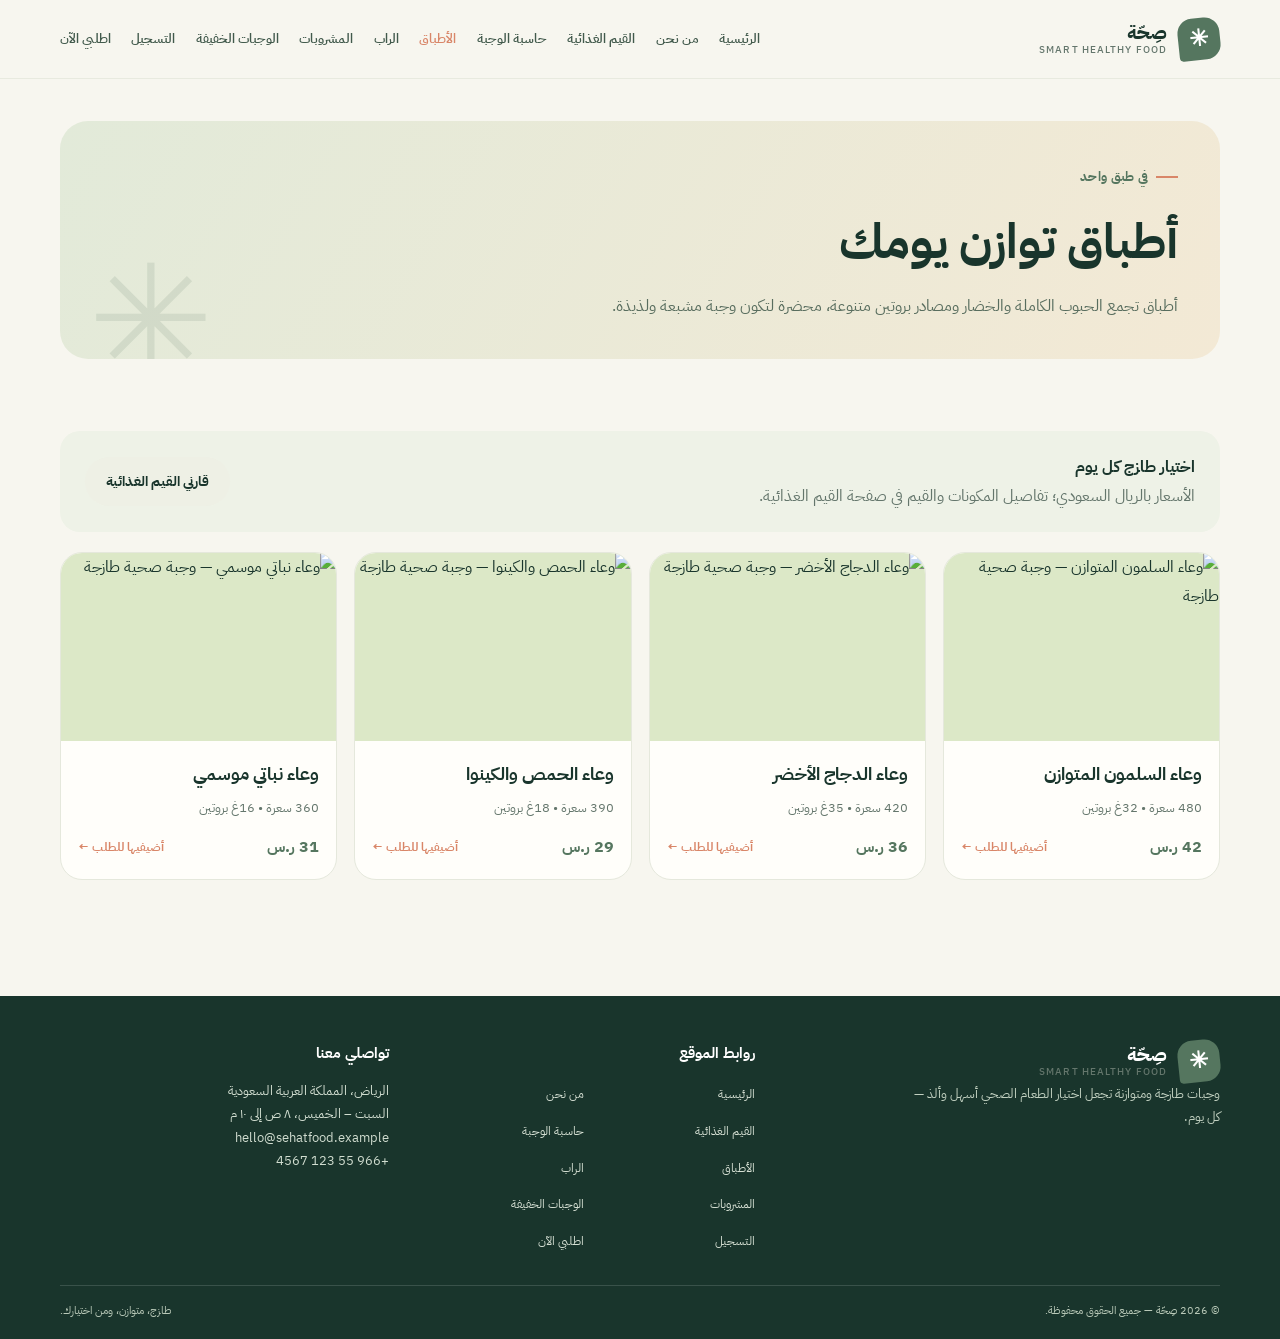
==== bowls.html @ 43fdfbb1 "Add Smart Healthy Food website and project report" ====
<!doctype html><html lang="ar" dir="rtl"><head><meta charset="utf-8"><meta name="viewport" content="width=device-width, initial-scale=1"><meta name="theme-color" content="#f7f6ef"><meta name="description" content="صِحّة — وجبات صحية طازجة ومتوازنة في الرياض. تصفحي قائمتنا واطلبي وجبتك المفضلة."><title>أطباق توازن يومك | صِحّة</title><link rel="stylesheet" href="styles.css"></head><body><a class="skip-link" href="#main">انتقلي إلى المحتوى</a><header class="site-header"><div class="container header-inner"><a class="brand" href="index.html" aria-label="صحة — الصفحة الرئيسية"><span class="brand-mark" aria-hidden="true">✳</span><span class="brand-name">صِحّة<small>SMART HEALTHY FOOD</small></span></a><button class="menu-toggle" type="button" aria-label="فتح قائمة التنقل" aria-expanded="false">☰</button><nav class="main-nav" aria-label="التنقل الرئيسي"><a href="index.html">الرئيسية</a><a href="about.html">من نحن</a><a href="nutrition.html">القيم الغذائية</a><a href="calculator.html">حاسبة الوجبة</a><a href="bowls.html" aria-current="page">الأطباق</a><a href="wraps.html">الراب</a><a href="smoothies.html">المشروبات</a><a href="snacks.html">الوجبات الخفيفة</a><a href="register.html">التسجيل</a><a href="order.html">اطلبي الآن</a></nav></div></header><main id="main"><section class="page-hero"><div class="container"><div class="page-banner"><span class="eyebrow">في طبق واحد</span><h1>أطباق توازن يومك</h1><p>أطباق تجمع الحبوب الكاملة والخضار ومصادر بروتين متنوعة، محضرة لتكون وجبة مشبعة ولذيذة.</p></div></div></section><section class="section"><div class="container"><div class="category-banner"><div><strong>اختيار طازج كل يوم</strong><p>الأسعار بالريال السعودي؛ تفاصيل المكونات والقيم في صفحة القيم الغذائية.</p></div><a class="button secondary" href="nutrition.html">قارني القيم الغذائية</a></div><div class="cards"><article class="meal-card"><img src="/manus-storage/async-images/RWfUAtYBsgR4RNNU3jD3EB/image-2.webp" alt="وعاء السلمون المتوازن — وجبة صحية طازجة" loading="lazy"><div class="meal-card-body"><h3>وعاء السلمون المتوازن</h3><p>480 سعرة • 32غ بروتين</p><div class="card-bottom"><span class="price">42 ر.س</span><a class="small-link" href="order.html">أضيفيها للطلب ←</a></div></div></article><article class="meal-card"><img src="/manus-storage/async-images/RWfUAtYBsgR4RNNU3jD3EB/image-2.webp" alt="وعاء الدجاج الأخضر — وجبة صحية طازجة" loading="lazy"><div class="meal-card-body"><h3>وعاء الدجاج الأخضر</h3><p>420 سعرة • 35غ بروتين</p><div class="card-bottom"><span class="price">36 ر.س</span><a class="small-link" href="order.html">أضيفيها للطلب ←</a></div></div></article><article class="meal-card"><img src="/manus-storage/async-images/RWfUAtYBsgR4RNNU3jD3EB/image-2.webp" alt="وعاء الحمص والكينوا — وجبة صحية طازجة" loading="lazy"><div class="meal-card-body"><h3>وعاء الحمص والكينوا</h3><p>390 سعرة • 18غ بروتين</p><div class="card-bottom"><span class="price">29 ر.س</span><a class="small-link" href="order.html">أضيفيها للطلب ←</a></div></div></article><article class="meal-card"><img src="/manus-storage/async-images/RWfUAtYBsgR4RNNU3jD3EB/image-2.webp" alt="وعاء نباتي موسمي — وجبة صحية طازجة" loading="lazy"><div class="meal-card-body"><h3>وعاء نباتي موسمي</h3><p>360 سعرة • 16غ بروتين</p><div class="card-bottom"><span class="price">31 ر.س</span><a class="small-link" href="order.html">أضيفيها للطلب ←</a></div></div></article></div></div></section></main><footer class="site-footer"><div class="container"><div class="footer-grid"><div class="footer-brand"><a class="brand" href="index.html"><span class="brand-mark">✳</span><span class="brand-name">صِحّة<small>SMART HEALTHY FOOD</small></span></a><p>وجبات طازجة ومتوازنة تجعل اختيار الطعام الصحي أسهل وألذ — كل يوم.</p></div><div><h3>روابط الموقع</h3><ul class="footer-links"><li><a href="index.html">الرئيسية</a></li><li><a href="about.html">من نحن</a></li><li><a href="nutrition.html">القيم الغذائية</a></li><li><a href="calculator.html">حاسبة الوجبة</a></li><li><a href="bowls.html">الأطباق</a></li><li><a href="wraps.html">الراب</a></li><li><a href="smoothies.html">المشروبات</a></li><li><a href="snacks.html">الوجبات الخفيفة</a></li><li><a href="register.html">التسجيل</a></li><li><a href="order.html">اطلبي الآن</a></li></ul></div><div><h3>تواصلي معنا</h3><p class="footer-contact">الرياض، المملكة العربية السعودية<br>السبت – الخميس، ٨ ص إلى ١٠ م<br>hello@sehatfood.example<br>+966 55 123 4567</p></div></div><div class="footer-bottom"><span>© <span id="current-year">2026</span> صِحّة — جميع الحقوق محفوظة.</span><span>طازج، متوازن، ومن اختيارك.</span></div></div></footer><div class="toast" id="toast" role="status" aria-live="polite"></div><script src="app.js" defer></script></body></html>
---- styles.css ----
@import url('https://fonts.googleapis.com/css2?family=DM+Sans:wght@400;500;600;700&family=IBM+Plex+Sans+Arabic:wght@400;500;600;700&display=swap');

:root{--ink:#19352c;--muted:#64766c;--olive:#55765f;--leaf:#7e9c79;--lime:#dce8c7;--cream:#f7f6ef;--paper:#fffefa;--coral:#d98668;--line:#e5e8dc;--shadow:0 20px 55px rgba(29,55,43,.09);--radius:26px;--font:'IBM Plex Sans Arabic','DM Sans',sans-serif}
*{box-sizing:border-box}html{scroll-behavior:smooth}body{margin:0;background:var(--cream);color:var(--ink);font-family:var(--font);font-size:16px;line-height:1.8;direction:rtl}img{max-width:100%;display:block}a{color:inherit;text-decoration:none}button,input,select,textarea{font:inherit}button,a,.button{ -webkit-tap-highlight-color:transparent}.container{width:min(1160px,calc(100% - 40px));margin-inline:auto}.site-header{position:sticky;top:0;z-index:20;background:rgba(247,246,239,.93);backdrop-filter:blur(14px);border-bottom:1px solid rgba(229,232,220,.85)}.header-inner{min-height:78px;display:flex;align-items:center;justify-content:space-between;gap:24px}.brand{display:flex;align-items:center;gap:11px;font-weight:700;white-space:nowrap}.brand-mark{width:42px;height:42px;border-radius:15px 15px 15px 4px;background:var(--olive);color:white;display:grid;place-items:center;font-size:23px;transform:rotate(-6deg)}.brand-name{font-size:19px;line-height:1.2}.brand-name small{display:block;font-size:10px;color:var(--muted);font-weight:500;letter-spacing:1.1px;direction:ltr;text-align:right}.main-nav{display:flex;align-items:center;gap:clamp(9px,1.6vw,24px);font-size:13px;font-weight:600;color:#425a4c}.main-nav a{transition:color .2s}.main-nav a:hover,.main-nav a[aria-current=page]{color:var(--coral)}.nav-cta,.button{display:inline-flex;align-items:center;justify-content:center;gap:8px;padding:12px 21px;border:0;border-radius:999px;background:var(--olive);color:white;font-weight:700;font-size:14px;cursor:pointer;transition:transform .2s,background .2s}.nav-cta:hover,.button:hover{background:#3d604a;transform:translateY(-2px)}.button.secondary{background:#eef0e5;color:var(--ink)}.button.coral{background:var(--coral)}.menu-toggle{display:none;background:transparent;border:0;color:var(--ink);font-size:25px;cursor:pointer}.hero{padding:54px 0 68px}.hero-panel{position:relative;overflow:hidden;min-height:480px;border-radius:34px;background:#dce5d5;display:grid;grid-template-columns:1.04fr .96fr;align-items:center}.hero-copy{padding:60px 60px 58px 18px;position:relative;z-index:2}.eyebrow{display:inline-flex;align-items:center;gap:8px;color:var(--olive);font-size:13px;font-weight:700;letter-spacing:.3px}.eyebrow:before{content:"";width:22px;height:2px;background:var(--coral)}h1,h2,h3,p{margin-top:0}.hero h1{max-width:570px;margin:16px 0;font-size:clamp(37px,5vw,66px);line-height:1.23;letter-spacing:-1.7px}.hero h1 em{font-style:normal;color:var(--olive)}.hero-copy p{max-width:470px;color:#536a5c;font-size:17px}.hero-actions{display:flex;gap:12px;align-items:center;margin-top:26px;flex-wrap:wrap}.hero-image{height:100%;min-height:480px;position:relative;float:left}.hero-image img{height:100%;width:100%;object-fit:cover;object-position:center}.hero-image:after{content:"";position:absolute;inset:0;background:linear-gradient(270deg,#dce5d5 0%,rgba(220,229,213,0) 34%)}.leaf-stamp{position:absolute;z-index:3;bottom:25px;right:30px;background:var(--paper);padding:15px 19px;border-radius:18px;box-shadow:var(--shadow);font-size:12px;font-weight:700}.leaf-stamp b{display:block;color:var(--olive);font-size:18px}.trust-row{display:flex;gap:28px;margin-top:27px;color:#4f6558;font-size:12px;font-weight:600;flex-wrap:wrap}.section{padding:46px 0 66px}.section-heading{display:flex;align-items:end;justify-content:space-between;gap:20px;margin-bottom:24px}.section-heading h2{font-size:clamp(26px,3vw,38px);line-height:1.3;margin:8px 0 0}.section-heading p{color:var(--muted);margin:0;max-width:470px}.cards{display:grid;grid-template-columns:repeat(4,minmax(0,1fr));gap:17px}.meal-card{overflow:hidden;background:var(--paper);border:1px solid var(--line);border-radius:22px;transition:transform .25s,box-shadow .25s}.meal-card:hover{transform:translateY(-5px);box-shadow:var(--shadow)}.meal-card img{width:100%;height:188px;object-fit:cover;background:var(--lime)}.meal-card-body{padding:17px}.meal-card h3{font-size:18px;margin:0 0 5px}.meal-card p{color:var(--muted);font-size:13px;margin:0 0 14px}.card-bottom{display:flex;justify-content:space-between;align-items:center;gap:6px}.price{font-size:16px;color:var(--olive);font-weight:700}.small-link{font-size:12px;font-weight:700;color:var(--coral)}.promise-band{background:var(--ink);color:#fff;border-radius:28px;padding:34px 40px;display:flex;align-items:center;justify-content:space-between;gap:22px}.promise-band h2{font-size:27px;margin:0}.promise-band p{color:#d1ded0;margin:5px 0 0}.promise-band .button{background:#e5ecd9;color:var(--ink);white-space:nowrap}.feature-list{display:grid;grid-template-columns:repeat(3,1fr);gap:14px;margin-top:25px}.feature{padding:20px 22px;background:var(--paper);border:1px solid var(--line);border-radius:18px}.feature-icon{font-size:25px}.feature h3{font-size:16px;margin:8px 0 3px}.feature p{font-size:13px;color:var(--muted);margin:0}.page-hero{padding:42px 0 26px}.page-banner{padding:38px 42px;border-radius:28px;background:linear-gradient(120deg,#e2ead9,#f3e9d5);position:relative;overflow:hidden}.page-banner:after{content:'✳';font-size:150px;line-height:1;position:absolute;left:28px;bottom:-38px;color:rgba(85,118,95,.13)}.page-banner h1{font-size:clamp(31px,4vw,48px);margin:10px 0 7px}.page-banner p{color:#586d5e;max-width:650px;margin:0}.breadcrumb{font-size:12px;color:var(--muted)}.content-layout{display:grid;grid-template-columns:1.35fr .65fr;gap:28px;align-items:start}.content-card,.form-card,.summary-card,.info-card{background:var(--paper);border:1px solid var(--line);border-radius:24px;padding:28px;box-shadow:0 8px 28px rgba(30,55,43,.035)}.content-card h2{font-size:25px}.content-card h3{font-size:20px}.content-card p{color:#596d60}.goal-list{list-style:none;margin:18px 0;padding:0;display:grid;gap:10px}.goal-list li{position:relative;padding:12px 42px 12px 14px;background:#f4f5ec;border-radius:13px}.goal-list li:before{content:'✓';position:absolute;right:14px;color:var(--olive);font-weight:700}.mini-note{padding:18px;border-radius:16px;background:#eef2e8;color:var(--olive);font-size:14px}.stat-strip{display:grid;grid-template-columns:repeat(3,1fr);gap:12px}.stat-box{text-align:center;padding:18px 10px;background:#f3f4eb;border-radius:18px}.stat-box b{display:block;font-size:27px;color:var(--olive)}.stat-box span{font-size:12px;color:var(--muted)}.table-wrap{overflow:auto;border:1px solid var(--line);border-radius:18px;background:white}table{width:100%;border-collapse:collapse;min-width:620px;text-align:right}caption{padding:13px;text-align:right;color:var(--muted);font-size:13px}th,td{padding:14px 16px;border-bottom:1px solid var(--line)}thead th{background:var(--olive);color:#fff;font-size:14px}tbody tr:nth-child(even){background:#f5f6ef}tbody tr:last-child td{border-bottom:0}.nutrition-tag{display:inline-block;padding:3px 9px;border-radius:99px;background:#e6ecd9;color:var(--olive);font-size:11px;font-weight:700}.form-layout{display:grid;grid-template-columns:minmax(0,1.35fr) minmax(230px,.65fr);gap:20px;align-items:start}.form-grid{display:grid;grid-template-columns:repeat(2,1fr);gap:15px}.field{display:flex;flex-direction:column;gap:6px}.field.full{grid-column:1/-1}.field label{font-size:13px;font-weight:700}.field input,.field select,.field textarea{width:100%;padding:12px 14px;border:1px solid #dfe4d8;border-radius:12px;background:#fff;color:var(--ink);outline:0;transition:border .2s,box-shadow .2s}.field input:focus,.field select:focus,.field textarea:focus{border-color:var(--leaf);box-shadow:0 0 0 3px rgba(126,156,121,.14)}.field textarea{min-height:110px;resize:vertical}.hint{font-size:11px;color:var(--muted)}.form-status{min-height:28px;margin:12px 0 0;font-size:13px;font-weight:600}.form-status.error{color:#a94d3d}.form-status.success{color:var(--olive)}.summary-card{position:sticky;top:100px;background:#eef1e7}.summary-card h3{margin:0 0 14px}.summary-row{display:flex;justify-content:space-between;padding:10px 0;border-bottom:1px solid #dce3d6;font-size:14px}.summary-row.total{font-size:18px;font-weight:700;color:var(--olive);border:0}.form-submit{width:100%;margin-top:14px}.calculator{display:grid;grid-template-columns:1fr .8fr;gap:22px;align-items:stretch}.calc-items{display:grid;gap:11px}.calc-row{display:grid;grid-template-columns:1fr 110px 70px;align-items:center;gap:10px;padding:14px;background:#f7f7f0;border-radius:14px}.calc-row span{font-weight:600}.calc-row small{display:block;color:var(--muted);font-size:11px}.calc-row input{width:70px;padding:8px;border:1px solid var(--line);border-radius:10px;text-align:center}.calc-total{background:var(--ink);color:white;display:flex;flex-direction:column;justify-content:center;align-items:flex-start}.calc-total .label{color:#c5d4c5}.calc-total strong{font-size:43px;line-height:1.2;margin:8px 0}.calc-total p{color:#d6e0d2;font-size:13px}.calc-output{font-size:14px;color:#e8efdf;min-height:25px}.product-detail{display:grid;grid-template-columns:1fr 1fr;gap:28px;align-items:center}.product-detail img{width:100%;height:400px;object-fit:cover;border-radius:28px;box-shadow:var(--shadow)}.product-detail h2{font-size:32px;margin:8px 0}.product-detail p{color:var(--muted)}.product-price{font-size:25px;color:var(--olive);font-weight:700}.nutrition-pills{display:flex;gap:8px;flex-wrap:wrap;margin:16px 0 22px}.nutrition-pills span{padding:7px 12px;border-radius:99px;background:#eef1e6;color:var(--olive);font-size:12px;font-weight:600}.category-banner{background:#eef2e7;padding:22px 25px;border-radius:20px;margin-bottom:20px;display:flex;justify-content:space-between;align-items:center;gap:15px}.category-banner p{margin:0;color:var(--muted)}.site-footer{margin-top:50px;background:#19352c;color:#fff;padding:44px 0 18px}.footer-grid{display:grid;grid-template-columns:1.3fr 1fr 1fr;gap:38px}.footer-brand p{max-width:320px;color:#c1d0c0;font-size:13px}.site-footer h3{font-size:15px;margin-bottom:12px}.footer-links{list-style:none;padding:0;margin:0;display:grid;grid-template-columns:repeat(2,minmax(0,1fr));gap:8px 14px}.footer-links a{color:#d5dfd3;font-size:12px}.footer-links a:hover{color:#e3ae96}.footer-contact{color:#d1ddd0;font-size:13px}.footer-bottom{border-top:1px solid rgba(255,255,255,.14);margin-top:30px;padding-top:15px;display:flex;justify-content:space-between;color:#b9c9b8;font-size:11px}.toast{position:fixed;bottom:20px;right:20px;z-index:40;padding:13px 20px;background:var(--ink);color:white;border-radius:14px;box-shadow:var(--shadow);opacity:0;transform:translateY(15px);pointer-events:none;transition:.25s}.toast.show{opacity:1;transform:translateY(0)}.skip-link{position:absolute;right:-999px;top:8px;background:white;padding:10px;z-index:50}.skip-link:focus{right:8px}.muted{color:var(--muted)}.float-note{float:left;width:min(245px,38%);margin:0 20px 15px 0;padding:16px;border-radius:18px;background:#eef2e8;color:var(--olive);font-style:italic;text-align:center}.faq-grid{display:grid;grid-template-columns:1fr 1fr;gap:12px}.faq-grid details{background:#f5f6ef;border-radius:15px;padding:14px 17px}.faq-grid summary{font-weight:700;cursor:pointer}.faq-grid p{margin:10px 0 0;font-size:13px}
@media(max-width:930px){.main-nav{gap:10px;font-size:12px}.main-nav .nav-optional{display:none}.cards{grid-template-columns:repeat(2,minmax(0,1fr))}.hero-copy{padding:40px 35px 40px 0}.hero-panel{min-height:420px}.hero-image{min-height:420px}.content-layout,.form-layout{grid-template-columns:1fr}.summary-card{position:static}.footer-grid{grid-template-columns:1fr 1fr}.footer-brand{grid-column:1/-1}}
@media(max-width:680px){.container{width:min(100% - 28px,520px)}.header-inner{min-height:67px}.menu-toggle{display:block}.main-nav{display:none;position:absolute;top:67px;right:0;left:0;background:var(--cream);padding:13px 20px 20px;border-bottom:1px solid var(--line);box-shadow:0 16px 25px rgba(25,53,44,.08);flex-direction:column;align-items:stretch;gap:0}.main-nav.open{display:flex}.main-nav a{padding:10px 8px;border-bottom:1px solid var(--line);font-size:14px}.main-nav .nav-optional{display:block}.main-nav .nav-cta{margin-top:12px;text-align:center}.hero{padding:24px 0 40px}.hero-panel{display:flex;flex-direction:column-reverse;min-height:0;border-radius:25px}.hero-copy{padding:22px 23px 28px}.hero h1{font-size:38px}.hero-copy p{font-size:15px}.hero-image{min-height:225px;height:225px;width:100%;float:none}.hero-image:after{background:linear-gradient(0deg,#dce5d5 0%,rgba(220,229,213,0) 45%)}.leaf-stamp{bottom:10px;right:16px;padding:10px 14px}.trust-row{gap:10px 17px;margin-top:18px}.section{padding:28px 0 43px}.section-heading{display:block}.section-heading p{margin-top:7px}.cards{gap:11px}.meal-card{border-radius:17px}.meal-card img{height:132px}.meal-card-body{padding:12px}.meal-card h3{font-size:15px}.meal-card p{font-size:12px}.page-hero{padding:23px 0 10px}.page-banner{padding:25px 23px}.page-banner:after{left:10px;font-size:105px}.content-card,.form-card,.summary-card,.info-card{padding:20px;border-radius:19px}.form-grid{grid-template-columns:1fr}.field.full{grid-column:auto}.stat-strip{gap:7px}.stat-box{padding:13px 7px}.stat-box b{font-size:22px}.promise-band{display:block;padding:25px}.promise-band .button{margin-top:18px}.feature-list{grid-template-columns:1fr}.calculator{grid-template-columns:1fr}.calc-total{padding:24px}.calc-row{grid-template-columns:1fr 78px 62px;padding:11px}.calc-row input{width:62px}.product-detail{grid-template-columns:1fr;gap:19px}.product-detail img{height:270px}.product-detail h2{font-size:27px}.category-banner{align-items:flex-start;flex-direction:column}.faq-grid{grid-template-columns:1fr}.float-note{width:44%;margin-right:13px}.footer-grid{grid-template-columns:1fr;gap:22px}.footer-brand{grid-column:auto}.footer-bottom{gap:12px;flex-direction:column}.site-footer{margin-top:28px;padding-top:34px}}
@media(prefers-reduced-motion:reduce){*,*::before,*::after{scroll-behavior:auto!important;transition:none!important;animation:none!important}}

/* قيم خلفية صريحة لتوضيح خاصية background-color المطلوبة في المنهج */
body{background-color:var(--cream)}.hero-panel{background-color:#dce5d5}
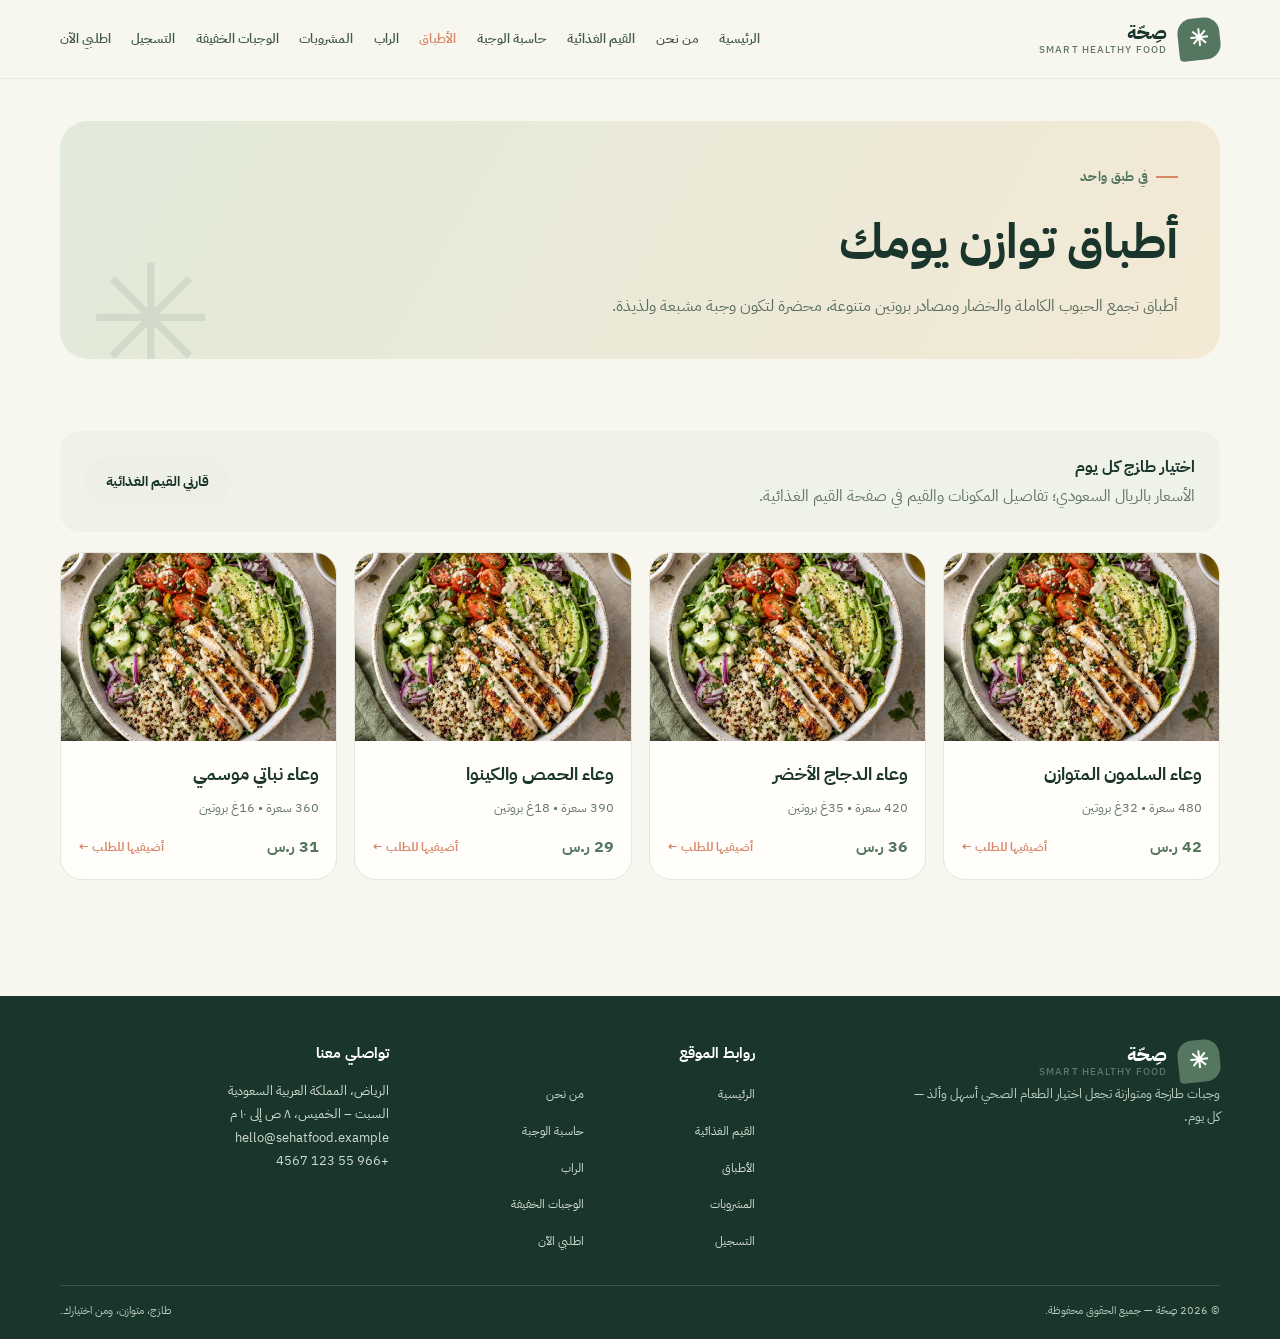
==== commit 7e4f8f01: "Make site assets work on GitHub Pages" ====
--- a/bowls.html
+++ b/bowls.html
@@ -1 +1 @@
-<!doctype html><html lang="ar" dir="rtl"><head><meta charset="utf-8"><meta name="viewport" content="width=device-width, initial-scale=1"><meta name="theme-color" content="#f7f6ef"><meta name="description" content="صِحّة — وجبات صحية طازجة ومتوازنة في الرياض. تصفحي قائمتنا واطلبي وجبتك المفضلة."><title>أطباق توازن يومك | صِحّة</title><link rel="stylesheet" href="styles.css"></head><body><a class="skip-link" href="#main">انتقلي إلى المحتوى</a><header class="site-header"><div class="container header-inner"><a class="brand" href="index.html" aria-label="صحة — الصفحة الرئيسية"><span class="brand-mark" aria-hidden="true">✳</span><span class="brand-name">صِحّة<small>SMART HEALTHY FOOD</small></span></a><button class="menu-toggle" type="button" aria-label="فتح قائمة التنقل" aria-expanded="false">☰</button><nav class="main-nav" aria-label="التنقل الرئيسي"><a href="index.html">الرئيسية</a><a href="about.html">من نحن</a><a href="nutrition.html">القيم الغذائية</a><a href="calculator.html">حاسبة الوجبة</a><a href="bowls.html" aria-current="page">الأطباق</a><a href="wraps.html">الراب</a><a href="smoothies.html">المشروبات</a><a href="snacks.html">الوجبات الخفيفة</a><a href="register.html">التسجيل</a><a href="order.html">اطلبي الآن</a></nav></div></header><main id="main"><section class="page-hero"><div class="container"><div class="page-banner"><span class="eyebrow">في طبق واحد</span><h1>أطباق توازن يومك</h1><p>أطباق تجمع الحبوب الكاملة والخضار ومصادر بروتين متنوعة، محضرة لتكون وجبة مشبعة ولذيذة.</p></div></div></section><section class="section"><div class="container"><div class="category-banner"><div><strong>اختيار طازج كل يوم</strong><p>الأسعار بالريال السعودي؛ تفاصيل المكونات والقيم في صفحة القيم الغذائية.</p></div><a class="button secondary" href="nutrition.html">قارني القيم الغذائية</a></div><div class="cards"><article class="meal-card"><img src="/manus-storage/async-images/RWfUAtYBsgR4RNNU3jD3EB/image-2.webp" alt="وعاء السلمون المتوازن — وجبة صحية طازجة" loading="lazy"><div class="meal-card-body"><h3>وعاء السلمون المتوازن</h3><p>480 سعرة • 32غ بروتين</p><div class="card-bottom"><span class="price">42 ر.س</span><a class="small-link" href="order.html">أضيفيها للطلب ←</a></div></div></article><article class="meal-card"><img src="/manus-storage/async-images/RWfUAtYBsgR4RNNU3jD3EB/image-2.webp" alt="وعاء الدجاج الأخضر — وجبة صحية طازجة" loading="lazy"><div class="meal-card-body"><h3>وعاء الدجاج الأخضر</h3><p>420 سعرة • 35غ بروتين</p><div class="card-bottom"><span class="price">36 ر.س</span><a class="small-link" href="order.html">أضيفيها للطلب ←</a></div></div></article><article class="meal-card"><img src="/manus-storage/async-images/RWfUAtYBsgR4RNNU3jD3EB/image-2.webp" alt="وعاء الحمص والكينوا — وجبة صحية طازجة" loading="lazy"><div class="meal-card-body"><h3>وعاء الحمص والكينوا</h3><p>390 سعرة • 18غ بروتين</p><div class="card-bottom"><span class="price">29 ر.س</span><a class="small-link" href="order.html">أضيفيها للطلب ←</a></div></div></article><article class="meal-card"><img src="/manus-storage/async-images/RWfUAtYBsgR4RNNU3jD3EB/image-2.webp" alt="وعاء نباتي موسمي — وجبة صحية طازجة" loading="lazy"><div class="meal-card-body"><h3>وعاء نباتي موسمي</h3><p>360 سعرة • 16غ بروتين</p><div class="card-bottom"><span class="price">31 ر.س</span><a class="small-link" href="order.html">أضيفيها للطلب ←</a></div></div></article></div></div></section></main><footer class="site-footer"><div class="container"><div class="footer-grid"><div class="footer-brand"><a class="brand" href="index.html"><span class="brand-mark">✳</span><span class="brand-name">صِحّة<small>SMART HEALTHY FOOD</small></span></a><p>وجبات طازجة ومتوازنة تجعل اختيار الطعام الصحي أسهل وألذ — كل يوم.</p></div><div><h3>روابط الموقع</h3><ul class="footer-links"><li><a href="index.html">الرئيسية</a></li><li><a href="about.html">من نحن</a></li><li><a href="nutrition.html">القيم الغذائية</a></li><li><a href="calculator.html">حاسبة الوجبة</a></li><li><a href="bowls.html">الأطباق</a></li><li><a href="wraps.html">الراب</a></li><li><a href="smoothies.html">المشروبات</a></li><li><a href="snacks.html">الوجبات الخفيفة</a></li><li><a href="register.html">التسجيل</a></li><li><a href="order.html">اطلبي الآن</a></li></ul></div><div><h3>تواصلي معنا</h3><p class="footer-contact">الرياض، المملكة العربية السعودية<br>السبت – الخميس، ٨ ص إلى ١٠ م<br>hello@sehatfood.example<br>+966 55 123 4567</p></div></div><div class="footer-bottom"><span>© <span id="current-year">2026</span> صِحّة — جميع الحقوق محفوظة.</span><span>طازج، متوازن، ومن اختيارك.</span></div></div></footer><div class="toast" id="toast" role="status" aria-live="polite"></div><script src="app.js" defer></script></body></html>+<!doctype html><html lang="ar" dir="rtl"><head><meta charset="utf-8"><meta name="viewport" content="width=device-width, initial-scale=1"><meta name="theme-color" content="#f7f6ef"><meta name="description" content="صِحّة — وجبات صحية طازجة ومتوازنة في الرياض. تصفحي قائمتنا واطلبي وجبتك المفضلة."><title>أطباق توازن يومك | صِحّة</title><link rel="stylesheet" href="styles.css"></head><body><a class="skip-link" href="#main">انتقلي إلى المحتوى</a><header class="site-header"><div class="container header-inner"><a class="brand" href="index.html" aria-label="صحة — الصفحة الرئيسية"><span class="brand-mark" aria-hidden="true">✳</span><span class="brand-name">صِحّة<small>SMART HEALTHY FOOD</small></span></a><button class="menu-toggle" type="button" aria-label="فتح قائمة التنقل" aria-expanded="false">☰</button><nav class="main-nav" aria-label="التنقل الرئيسي"><a href="index.html">الرئيسية</a><a href="about.html">من نحن</a><a href="nutrition.html">القيم الغذائية</a><a href="calculator.html">حاسبة الوجبة</a><a href="bowls.html" aria-current="page">الأطباق</a><a href="wraps.html">الراب</a><a href="smoothies.html">المشروبات</a><a href="snacks.html">الوجبات الخفيفة</a><a href="register.html">التسجيل</a><a href="order.html">اطلبي الآن</a></nav></div></header><main id="main"><section class="page-hero"><div class="container"><div class="page-banner"><span class="eyebrow">في طبق واحد</span><h1>أطباق توازن يومك</h1><p>أطباق تجمع الحبوب الكاملة والخضار ومصادر بروتين متنوعة، محضرة لتكون وجبة مشبعة ولذيذة.</p></div></div></section><section class="section"><div class="container"><div class="category-banner"><div><strong>اختيار طازج كل يوم</strong><p>الأسعار بالريال السعودي؛ تفاصيل المكونات والقيم في صفحة القيم الغذائية.</p></div><a class="button secondary" href="nutrition.html">قارني القيم الغذائية</a></div><div class="cards"><article class="meal-card"><img src="images/food-2.webp" alt="وعاء السلمون المتوازن — وجبة صحية طازجة" loading="lazy"><div class="meal-card-body"><h3>وعاء السلمون المتوازن</h3><p>480 سعرة • 32غ بروتين</p><div class="card-bottom"><span class="price">42 ر.س</span><a class="small-link" href="order.html">أضيفيها للطلب ←</a></div></div></article><article class="meal-card"><img src="images/food-2.webp" alt="وعاء الدجاج الأخضر — وجبة صحية طازجة" loading="lazy"><div class="meal-card-body"><h3>وعاء الدجاج الأخضر</h3><p>420 سعرة • 35غ بروتين</p><div class="card-bottom"><span class="price">36 ر.س</span><a class="small-link" href="order.html">أضيفيها للطلب ←</a></div></div></article><article class="meal-card"><img src="images/food-2.webp" alt="وعاء الحمص والكينوا — وجبة صحية طازجة" loading="lazy"><div class="meal-card-body"><h3>وعاء الحمص والكينوا</h3><p>390 سعرة • 18غ بروتين</p><div class="card-bottom"><span class="price">29 ر.س</span><a class="small-link" href="order.html">أضيفيها للطلب ←</a></div></div></article><article class="meal-card"><img src="images/food-2.webp" alt="وعاء نباتي موسمي — وجبة صحية طازجة" loading="lazy"><div class="meal-card-body"><h3>وعاء نباتي موسمي</h3><p>360 سعرة • 16غ بروتين</p><div class="card-bottom"><span class="price">31 ر.س</span><a class="small-link" href="order.html">أضيفيها للطلب ←</a></div></div></article></div></div></section></main><footer class="site-footer"><div class="container"><div class="footer-grid"><div class="footer-brand"><a class="brand" href="index.html"><span class="brand-mark">✳</span><span class="brand-name">صِحّة<small>SMART HEALTHY FOOD</small></span></a><p>وجبات طازجة ومتوازنة تجعل اختيار الطعام الصحي أسهل وألذ — كل يوم.</p></div><div><h3>روابط الموقع</h3><ul class="footer-links"><li><a href="index.html">الرئيسية</a></li><li><a href="about.html">من نحن</a></li><li><a href="nutrition.html">القيم الغذائية</a></li><li><a href="calculator.html">حاسبة الوجبة</a></li><li><a href="bowls.html">الأطباق</a></li><li><a href="wraps.html">الراب</a></li><li><a href="smoothies.html">المشروبات</a></li><li><a href="snacks.html">الوجبات الخفيفة</a></li><li><a href="register.html">التسجيل</a></li><li><a href="order.html">اطلبي الآن</a></li></ul></div><div><h3>تواصلي معنا</h3><p class="footer-contact">الرياض، المملكة العربية السعودية<br>السبت – الخميس، ٨ ص إلى ١٠ م<br>hello@sehatfood.example<br>+966 55 123 4567</p></div></div><div class="footer-bottom"><span>© <span id="current-year">2026</span> صِحّة — جميع الحقوق محفوظة.</span><span>طازج، متوازن، ومن اختيارك.</span></div></div></footer><div class="toast" id="toast" role="status" aria-live="polite"></div><script src="app.js" defer></script></body></html>
